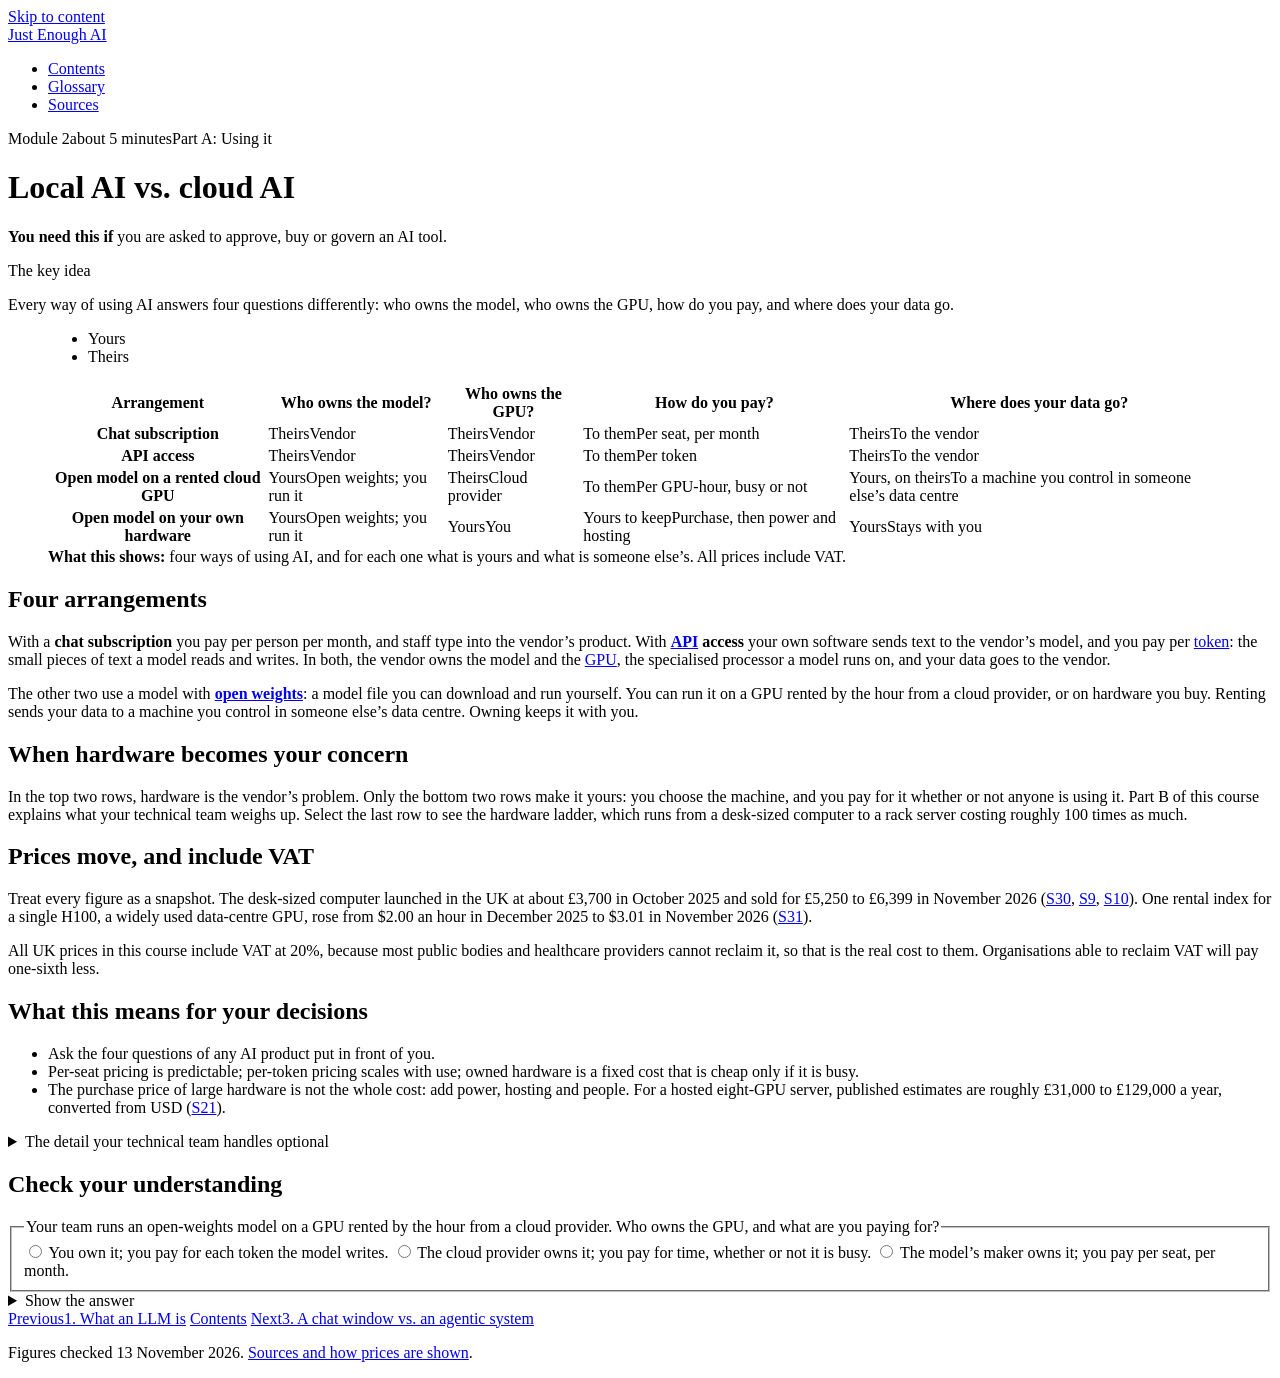
==== modules/02-local-vs-cloud.html @ fdcf8bfa "Build module 2: ownership grid, cost chips and hardware ladder Co-Authored-By: Claude Fable 5.2 <nor" ====
<!doctype html>
<html lang="en-GB">
<head>
<meta charset="utf-8">
<meta name="viewport" content="width=device-width, initial-scale=1">
<title>2. Local AI vs. cloud AI — Just Enough AI</title>
<link rel="stylesheet" href="../assets/css/site.css">
</head>
<body data-root="../" data-module="2">
<a class="skip" href="#main">Skip to content</a>
<header class="topbar">
  <a class="brand" href="../index.html">Just Enough AI</a>
  <button type="button" id="menu-btn" class="btn secondary menu-btn" hidden>Menu</button>
</header>
<div class="layout">
  <nav id="sidebar" class="sidebar" aria-label="Course contents">
    <ul>
      <li><a href="../index.html">Contents</a></li>
      <li><a href="../glossary.html">Glossary</a></li>
      <li><a href="../sources.html">Sources</a></li>
    </ul>
  </nav>
  <main id="main">
    <p class="eyebrow"><span>Module 2</span><span>about 5 minutes</span><span class="part">Part A: Using it</span></p>
    <h1>Local AI vs. cloud AI</h1>
    <p class="need"><strong>You need this if</strong> you are asked to approve, buy or govern an AI tool.</p>

    <div class="key-idea" id="key-idea">
      <span class="label">The key idea</span>
      <p>Every way of using AI answers four questions differently: who owns the model, who owns the GPU, how do you pay, and where does your data go.</p>
    </div>

    <figure class="visual" id="ownership-grid" aria-label="A grid of four ways to use AI against four questions. A chat subscription and API access: the vendor owns the model and the GPU, and your data goes to the vendor. An open model on a rented cloud GPU: you run the model, the cloud provider owns the GPU, and your data goes to a machine you control in their data centre. An open model on your own hardware: you own everything and your data stays with you.">
      <p class="instruction js-only" hidden>Select an arrangement to see where your data goes and what it costs.</p>
      <ul class="legend" aria-hidden="true">
        <li><span class="swatch zone-yours"></span> Yours</li>
        <li><span class="swatch zone-theirs"></span> Theirs</li>
      </ul>
      <table class="grid">
        <thead>
          <tr>
            <th scope="col">Arrangement</th>
            <th scope="col">Who owns the model?</th>
            <th scope="col">Who owns the GPU?</th>
            <th scope="col">How do you pay?</th>
            <th scope="col">Where does your data go?</th>
          </tr>
        </thead>
        <tbody>
          <tr data-arr="chat">
            <th scope="row">Chat subscription</th>
            <td class="zone-theirs" data-label="Who owns the model?"><span class="zone-tag">Theirs</span>Vendor</td>
            <td class="zone-theirs" data-label="Who owns the GPU?"><span class="zone-tag">Theirs</span>Vendor</td>
            <td class="zone-theirs" data-label="How do you pay?"><span class="zone-tag">To them</span>Per seat, per month</td>
            <td class="zone-theirs" data-label="Where does your data go?"><span class="zone-tag">Theirs</span>To the vendor</td>
          </tr>
          <tr data-arr="api">
            <th scope="row">API access</th>
            <td class="zone-theirs" data-label="Who owns the model?"><span class="zone-tag">Theirs</span>Vendor</td>
            <td class="zone-theirs" data-label="Who owns the GPU?"><span class="zone-tag">Theirs</span>Vendor</td>
            <td class="zone-theirs" data-label="How do you pay?"><span class="zone-tag">To them</span>Per token</td>
            <td class="zone-theirs" data-label="Where does your data go?"><span class="zone-tag">Theirs</span>To the vendor</td>
          </tr>
          <tr data-arr="rented">
            <th scope="row">Open model on a rented cloud GPU</th>
            <td class="zone-yours" data-label="Who owns the model?"><span class="zone-tag">Yours</span>Open weights; you run it</td>
            <td class="zone-theirs" data-label="Who owns the GPU?"><span class="zone-tag">Theirs</span>Cloud provider</td>
            <td class="zone-theirs" data-label="How do you pay?"><span class="zone-tag">To them</span>Per GPU-hour, busy or not</td>
            <td class="zone-mixed" data-label="Where does your data go?"><span class="zone-tag">Yours, on theirs</span>To a machine you control in someone else&rsquo;s data centre</td>
          </tr>
          <tr data-arr="own">
            <th scope="row">Open model on your own hardware</th>
            <td class="zone-yours" data-label="Who owns the model?"><span class="zone-tag">Yours</span>Open weights; you run it</td>
            <td class="zone-yours" data-label="Who owns the GPU?"><span class="zone-tag">Yours</span>You</td>
            <td class="zone-yours" data-label="How do you pay?"><span class="zone-tag">Yours to keep</span>Purchase, then power and hosting</td>
            <td class="zone-yours" data-label="Where does your data go?"><span class="zone-tag">Yours</span>Stays with you</td>
          </tr>
        </tbody>
      </table>
      <div id="arr-panel" class="arr-panel" aria-live="polite"></div>
      <noscript><p class="small muted">The cost examples and the hardware ladder under this grid need JavaScript. The grid and the text below carry the main points without it.</p></noscript>
      <figcaption><strong>What this shows:</strong> four ways of using AI, and for each one what is yours and what is someone else&rsquo;s. All prices include VAT.</figcaption>
    </figure>

    <h2 id="four-arrangements">Four arrangements</h2>
    <p>With a <strong>chat subscription</strong> you pay per person per month, and staff type into the vendor&rsquo;s product. With <strong><a class="term" href="../glossary.html#api">API</a> access</strong> your own software sends text to the vendor&rsquo;s model, and you pay per <a class="term" href="../glossary.html#token">token</a>: the small pieces of text a model reads and writes. In both, the vendor owns the model and the <a class="term" href="../glossary.html#gpu">GPU</a>, the specialised processor a model runs on, and your data goes to the vendor.</p>
    <p>The other two use a model with <strong><a class="term" href="../glossary.html#open-weights">open weights</a></strong>: a model file you can download and run yourself. You can run it on a GPU rented by the hour from a cloud provider, or on hardware you buy. Renting sends your data to a machine you control in someone else&rsquo;s data centre. Owning keeps it with you.</p>

    <h2 id="when-hardware-matters">When hardware becomes your concern</h2>
    <p>In the top two rows, hardware is the vendor&rsquo;s problem. Only the bottom two rows make it yours: you choose the machine, and you pay for it whether or not anyone is using it. Part B of this course explains what your technical team weighs up. Select the last row to see the hardware ladder, which runs from a desk-sized computer to a rack server costing roughly 100 times as much.</p>

    <h2 id="prices-move">Prices move, and include VAT</h2>
    <p>Treat every figure as a snapshot. The desk-sized computer launched in the UK at about &pound;3,700 in October 2025 and sold for &pound;5,250 to &pound;6,399 in November 2026 <span class="srcref">(<a href="../sources.html#S30">S30</a>, <a href="../sources.html#S9">S9</a>, <a href="../sources.html#S10">S10</a>)</span>. One rental index for a single H100, a widely used data-centre GPU, rose from $2.00 an hour in December 2025 to $3.01 in November 2026 <span class="srcref">(<a href="../sources.html#S31">S31</a>)</span>.</p>
    <p>All UK prices in this course include VAT at 20%, because most public bodies and healthcare providers cannot reclaim it, so that is the real cost to them. Organisations able to reclaim VAT will pay one-sixth less.</p>

    <div class="decisions" id="decisions">
      <h2>What this means for your decisions</h2>
      <ul>
        <li>Ask the four questions of any AI product put in front of you.</li>
        <li>Per-seat pricing is predictable; per-token pricing scales with use; owned hardware is a fixed cost that is cheap only if it is busy.</li>
        <li>The purchase price of large hardware is not the whole cost: add power, hosting and people. For a hosted eight-GPU server, published estimates are roughly &pound;31,000 to &pound;129,000 a year, converted from USD <span class="srcref">(<a href="../sources.html#S21">S21</a>)</span>.</li>
      </ul>
    </div>

    <details class="detail" id="detail">
      <summary>The detail your technical team handles <span class="tag">optional</span></summary>
      <div class="detail-body">
        <h3 id="detail-terms">Contract terms that change the data answer</h3>
        <p>&ldquo;To the vendor&rdquo; covers a wide range. Enterprise contracts usually state whether your data may be used for <a class="term" href="../glossary.html#training">training</a> future models, how long prompts and outputs are retained, and which region they are processed and stored in. Consumer and free versions of the same product often have weaker terms than the business version. Your information governance and procurement teams read these terms; the answer belongs in any approval.</p>
        <h3 id="detail-hybrid">Hybrid arrangements</h3>
        <p>The four rows are not the only options. A vendor&rsquo;s model can be hosted inside your own cloud tenancy, so that the vendor still owns the model but the data stays within an environment you already govern. Some organisations also mix rows: a subscription for general staff use, API access for software they build, and a small machine on site for the most sensitive work.</p>
        <h3 id="detail-open">How good are open models?</h3>
        <p>The largest open models, which need hardware near the top of the ladder, can generally match hosted models for some tasks, but not all. Smaller open models that fit on a desk-sized machine are generally less capable, and are often good enough for well-defined work such as summarising or drafting. This changes with every model release, so your technical team should test candidates on your own tasks.</p>
      </div>
    </details>

    <div class="check" id="check" data-explain="Renting a GPU by the hour means the cloud provider owns it and you pay for the time it is switched on, whether or not it is doing any work.">
      <h2>Check your understanding</h2>
      <fieldset>
        <legend>Your team runs an open-weights model on a GPU rented by the hour from a cloud provider. Who owns the GPU, and what are you paying for?</legend>
        <label><input type="radio" name="q2"> You own it; you pay for each token the model writes.</label>
        <label><input type="radio" name="q2" data-correct> The cloud provider owns it; you pay for time, whether or not it is busy.</label>
        <label><input type="radio" name="q2"> The model&rsquo;s maker owns it; you pay per seat, per month.</label>
      </fieldset>
      <details class="answer">
        <summary>Show the answer</summary>
        <p>The cloud provider owns it; you pay for time, whether or not it is busy.</p>
      </details>
    </div>

    <nav class="pager" aria-label="Previous and next module">
      <a class="prev" href="01-what-is-an-llm.html"><span>Previous</span>1. What an LLM is</a>
      <a class="contents" href="../index.html">Contents</a>
      <a class="next" href="03-chat-vs-agent.html"><span>Next</span>3. A chat window vs. an agentic system</a>
    </nav>

    <footer class="page-footer">
      <p>Figures checked 13 November 2026. <a href="../sources.html">Sources and how prices are shown</a>.</p>
    </footer>
  </main>
</div>
<script src="../data/modules.js"></script>
<script src="../data/glossary.js"></script>
<script src="../data/sources.js"></script>
<script src="../data/prices.js"></script>
<script src="../data/hardware.js"></script>
<script src="../assets/js/site.js"></script>
<script src="../assets/js/visuals/m02.js"></script>
</body>
</html>
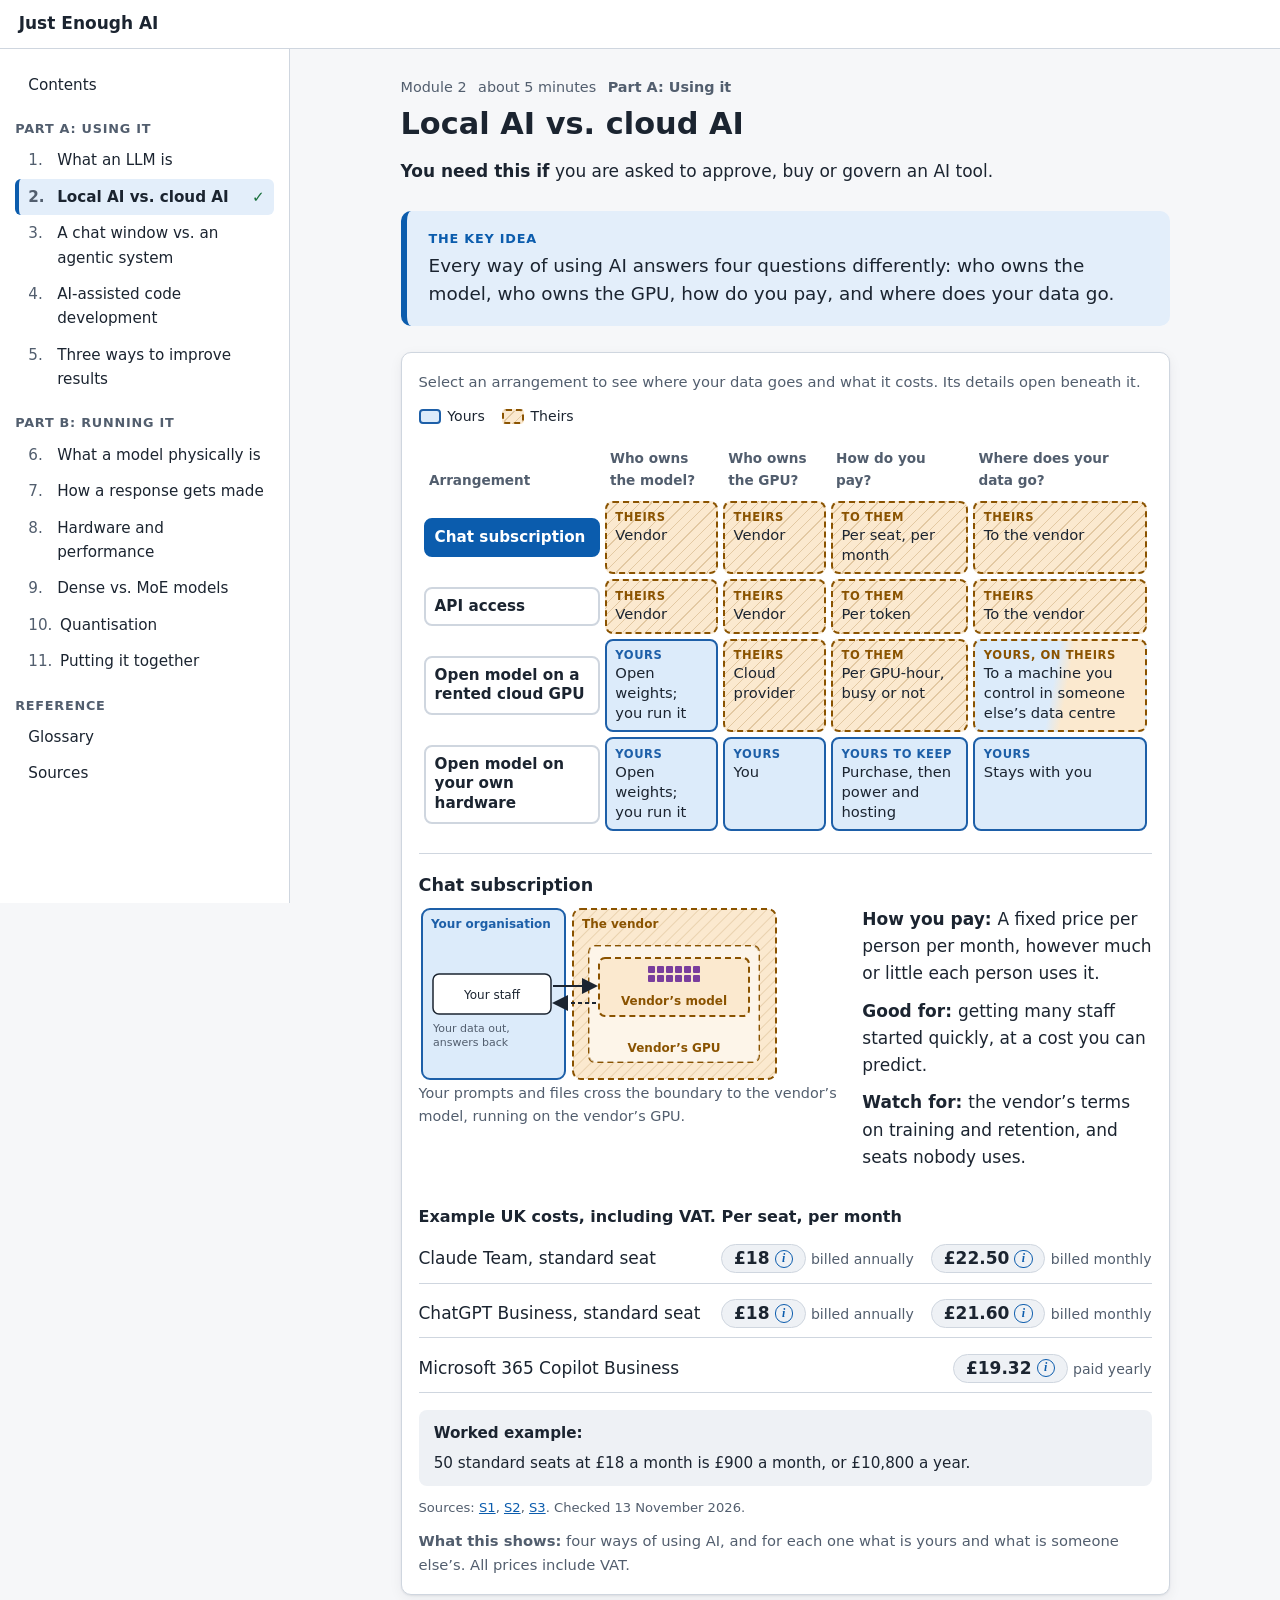
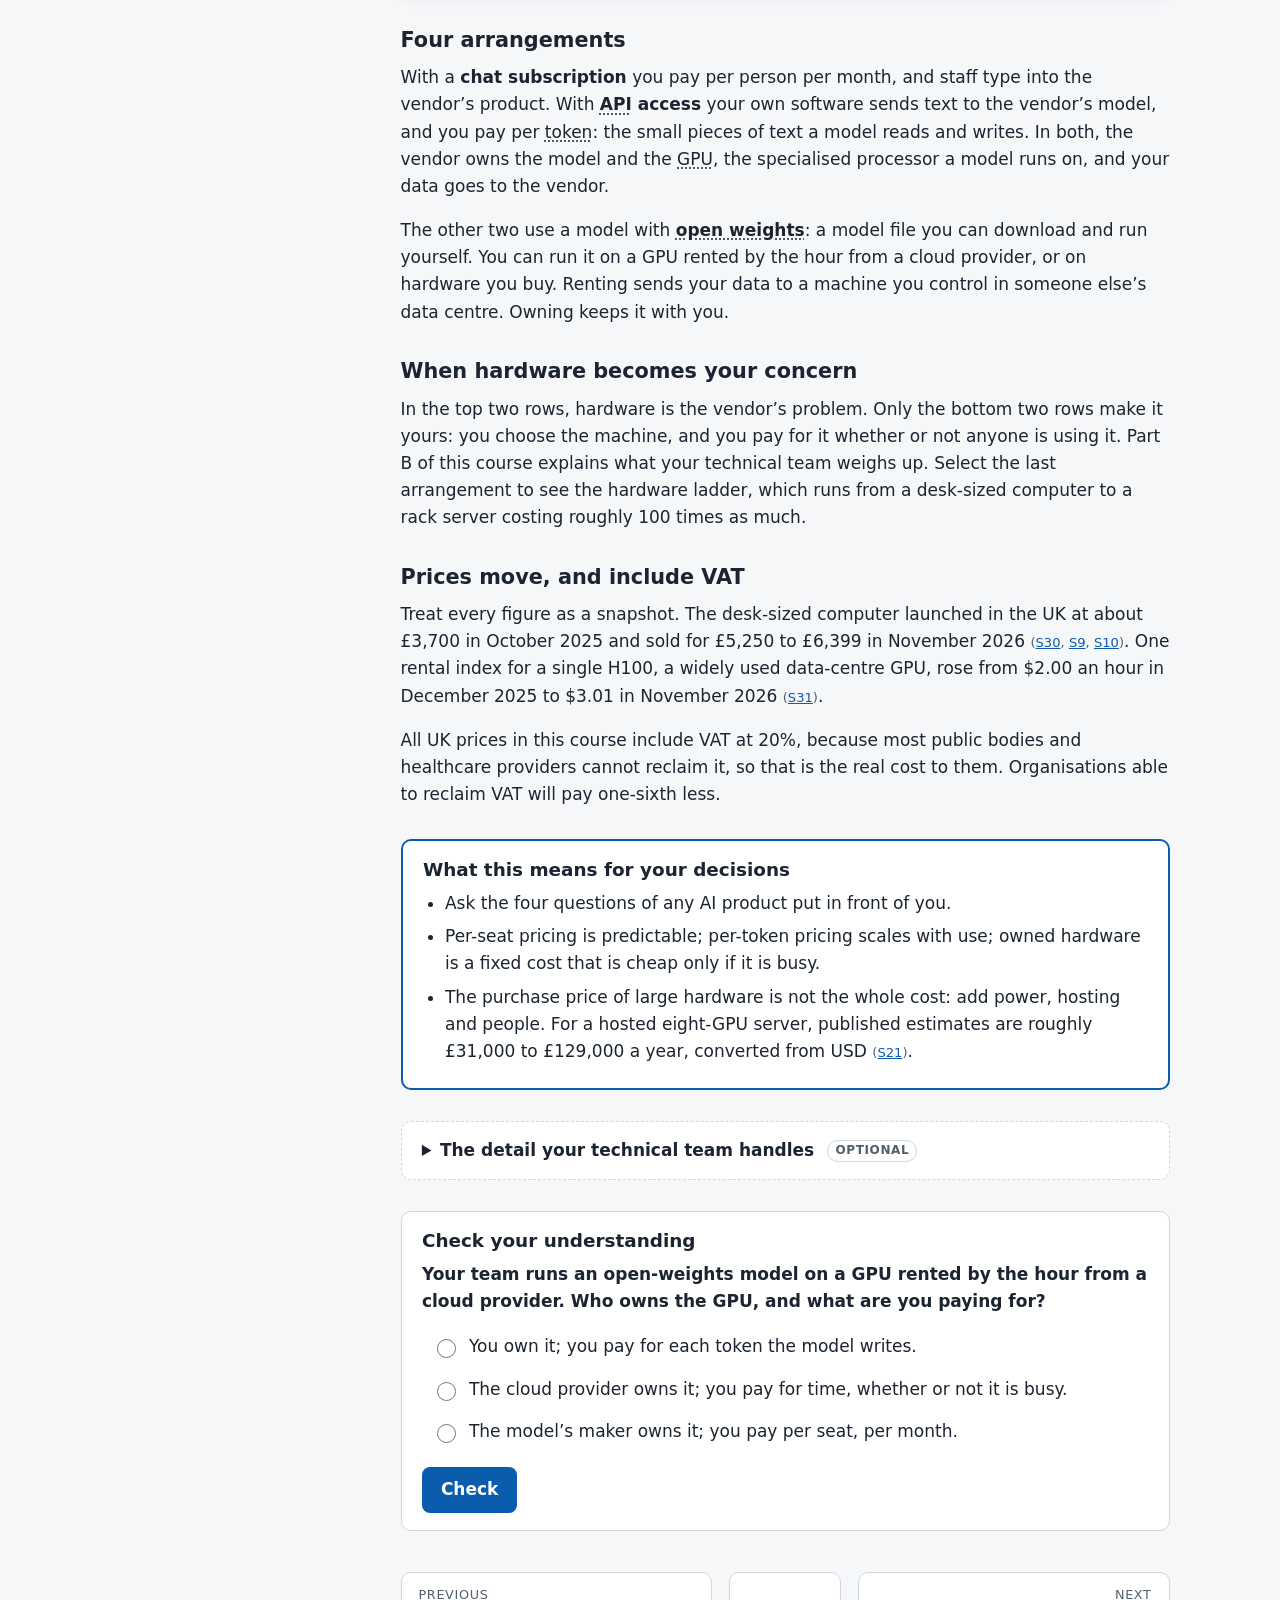
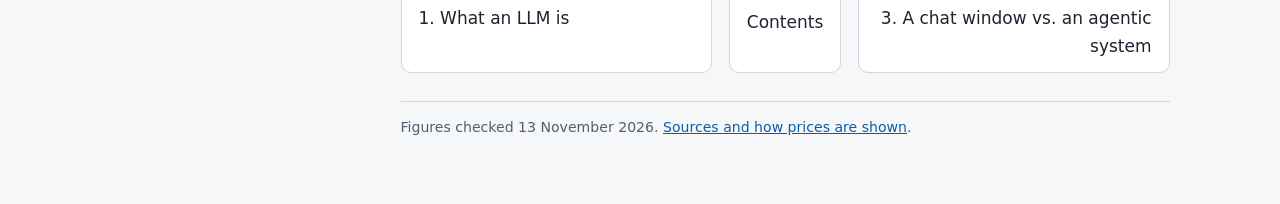
==== commit 41d9eb74: "Module 2: open details under the selected card on narrow screens Co-Authored-By: Claude Fable 5.2 <n" ====
--- a/modules/02-local-vs-cloud.html
+++ b/modules/02-local-vs-cloud.html
@@ -31,7 +31,7 @@
     </div>
 
     <figure class="visual" id="ownership-grid" aria-label="A grid of four ways to use AI against four questions. A chat subscription and API access: the vendor owns the model and the GPU, and your data goes to the vendor. An open model on a rented cloud GPU: you run the model, the cloud provider owns the GPU, and your data goes to a machine you control in their data centre. An open model on your own hardware: you own everything and your data stays with you.">
-      <p class="instruction js-only" hidden>Select an arrangement to see where your data goes and what it costs.</p>
+      <p class="instruction js-only" hidden>Select an arrangement to see where your data goes and what it costs. Its details open beneath it.</p>
       <ul class="legend" aria-hidden="true">
         <li><span class="swatch zone-yours"></span> Yours</li>
         <li><span class="swatch zone-theirs"></span> Theirs</li>
@@ -87,7 +87,7 @@
     <p>The other two use a model with <strong><a class="term" href="../glossary.html#open-weights">open weights</a></strong>: a model file you can download and run yourself. You can run it on a GPU rented by the hour from a cloud provider, or on hardware you buy. Renting sends your data to a machine you control in someone else&rsquo;s data centre. Owning keeps it with you.</p>
 
     <h2 id="when-hardware-matters">When hardware becomes your concern</h2>
-    <p>In the top two rows, hardware is the vendor&rsquo;s problem. Only the bottom two rows make it yours: you choose the machine, and you pay for it whether or not anyone is using it. Part B of this course explains what your technical team weighs up. Select the last row to see the hardware ladder, which runs from a desk-sized computer to a rack server costing roughly 100 times as much.</p>
+    <p>In the top two rows, hardware is the vendor&rsquo;s problem. Only the bottom two rows make it yours: you choose the machine, and you pay for it whether or not anyone is using it. Part B of this course explains what your technical team weighs up. Select the last arrangement to see the hardware ladder, which runs from a desk-sized computer to a rack server costing roughly 100 times as much.</p>
 
     <h2 id="prices-move">Prices move, and include VAT</h2>
     <p>Treat every figure as a snapshot. The desk-sized computer launched in the UK at about &pound;3,700 in October 2025 and sold for &pound;5,250 to &pound;6,399 in November 2026 <span class="srcref">(<a href="../sources.html#S30">S30</a>, <a href="../sources.html#S9">S9</a>, <a href="../sources.html#S10">S10</a>)</span>. One rental index for a single H100, a widely used data-centre GPU, rose from $2.00 an hour in December 2025 to $3.01 in November 2026 <span class="srcref">(<a href="../sources.html#S31">S31</a>)</span>.</p>
--- a/assets/css/site.css
+++ b/assets/css/site.css
@@ -0,0 +1,444 @@
+/* Just Enough AI: shared styles. No external requests; system fonts only. */
+
+:root {
+  color-scheme: light dark;
+  --bg: #f6f7f9;
+  --surface: #ffffff;
+  --surface-2: #eef1f5;
+  --text: #1b2430;
+  --muted: #525e6e;
+  --border: #cfd6df;
+  --accent: #0b5cad;
+  --accent-contrast: #ffffff;
+  --accent-soft: #e3eefa;
+  --good: #19703c;
+  --warn: #8a4b00;
+  --bad: #a3261f;
+  /* The two zones: yours / theirs (see SPEC section 5) */
+  --yours-bg: #dcebfa;
+  --yours-line: #1d5fa8;
+  --theirs-bg: #fbe9cf;
+  --theirs-line: #8a5300;
+  /* Small categorical set for visuals */
+  --cat-1: #0b5cad;
+  --cat-2: #8a5300;
+  --cat-3: #19703c;
+  --cat-4: #7a3e9d;
+  --cat-5: #a3261f;
+  --shadow: 0 1px 2px rgba(20, 30, 45, .08), 0 4px 14px rgba(20, 30, 45, .06);
+  --radius: 10px;
+  --font: system-ui, -apple-system, "Segoe UI", Roboto, "Helvetica Neue", Arial, sans-serif;
+}
+
+@media (prefers-color-scheme: dark) {
+  :root {
+    --bg: #11151b;
+    --surface: #1a2029;
+    --surface-2: #232b37;
+    --text: #e7ebf1;
+    --muted: #a9b3c1;
+    --border: #3a4554;
+    --accent: #86bdf3;
+    --accent-contrast: #0c1a2a;
+    --accent-soft: #1c3048;
+    --good: #7fd6a0;
+    --warn: #f0bd72;
+    --bad: #f3a19b;
+    --yours-bg: #17385a;
+    --yours-line: #86bdf3;
+    --theirs-bg: #4a3512;
+    --theirs-line: #f0bd72;
+    --cat-1: #86bdf3;
+    --cat-2: #f0bd72;
+    --cat-3: #7fd6a0;
+    --cat-4: #cfa5ea;
+    --cat-5: #f3a19b;
+    --shadow: 0 1px 2px rgba(0, 0, 0, .4);
+  }
+}
+
+* { box-sizing: border-box; }
+html { -webkit-text-size-adjust: 100%; }
+body {
+  margin: 0;
+  background: var(--bg);
+  color: var(--text);
+  font-family: var(--font);
+  font-size: 1.0625rem;
+  line-height: 1.6;
+  overflow-wrap: break-word;
+}
+a { color: var(--accent); }
+a:hover { text-decoration-thickness: 2px; }
+:focus-visible { outline: 3px solid var(--accent); outline-offset: 2px; border-radius: 3px; }
+h1, h2, h3, h4 { line-height: 1.25; margin: 1.6em 0 .5em; }
+h1 { font-size: 1.9rem; margin-top: .2em; }
+h2 { font-size: 1.3rem; }
+h3 { font-size: 1.1rem; }
+h4 { font-size: 1rem; }
+p, ul, ol { margin: 0 0 1em; }
+ul, ol { padding-left: 1.3em; }
+li { margin-bottom: .35em; }
+button, input, select { font: inherit; color: inherit; }
+[hidden] { display: none !important; }
+
+.skip { position: absolute; left: -999px; top: 0; background: var(--surface); padding: .5em 1em; z-index: 100; }
+.skip:focus { left: .5em; top: .5em; }
+.small { font-size: .9rem; }
+.muted { color: var(--muted); }
+
+.btn {
+  display: inline-flex; align-items: center; gap: .4em;
+  background: var(--accent); color: var(--accent-contrast);
+  border: 2px solid var(--accent); border-radius: 8px;
+  padding: .45em 1em; font-weight: 600; cursor: pointer; text-decoration: none;
+}
+.btn:hover { filter: brightness(1.1); }
+.btn.secondary { background: transparent; color: var(--accent); }
+.btn[disabled] { opacity: .5; cursor: not-allowed; }
+
+/* ---------- Top bar and layout ---------- */
+.topbar {
+  display: flex; align-items: center; justify-content: space-between; gap: 1em;
+  padding: .6em 1.1em; background: var(--surface); border-bottom: 1px solid var(--border);
+}
+.topbar .brand { font-weight: 700; color: var(--text); text-decoration: none; }
+.menu-btn { display: none; }
+
+.layout { display: grid; grid-template-columns: 290px minmax(0, 1fr); align-items: start; }
+.layout.single { grid-template-columns: minmax(0, 1fr); }
+main { padding: 1.6em 1.5em 3em; max-width: 820px; width: 100%; margin: 0 auto; }
+.layout.single main { max-width: 980px; }
+
+.sidebar {
+  padding: 1.2em 1em 2em; border-right: 1px solid var(--border); background: var(--surface);
+  min-height: calc(100vh - 3em); font-size: .95rem;
+}
+.sidebar h2 { font-size: .8rem; text-transform: uppercase; letter-spacing: .06em; color: var(--muted); margin: 1.4em 0 .4em; }
+.sidebar ol, .sidebar ul { list-style: none; padding: 0; margin: 0; }
+.sidebar li { margin: 0; }
+.sidebar a {
+  display: flex; gap: .5em; padding: .4em .6em; border-radius: 6px;
+  color: var(--text); text-decoration: none; border-left: 4px solid transparent;
+}
+.sidebar a:hover { background: var(--surface-2); }
+.sidebar a[aria-current="page"] { background: var(--accent-soft); border-left-color: var(--accent); font-weight: 600; }
+.sidebar .num { color: var(--muted); min-width: 1.4em; }
+.sidebar .tick { margin-left: auto; color: var(--good); font-weight: 700; }
+
+@media (max-width: 899px) {
+  .layout { grid-template-columns: minmax(0, 1fr); }
+  .sidebar { min-height: 0; border-right: 0; border-bottom: 1px solid var(--border); }
+  .js .menu-btn { display: inline-flex; }
+  .js .sidebar { display: none; }
+  .js .sidebar.open { display: block; }
+  main { padding: 1.2em 1em 2.5em; }
+  h1 { font-size: 1.55rem; }
+}
+
+/* ---------- Module header ---------- */
+.eyebrow { color: var(--muted); font-size: .9rem; margin: 0 0 .3em; display: flex; flex-wrap: wrap; gap: .3em .8em; }
+.eyebrow .part { font-weight: 600; }
+.need, .relies { margin: .2em 0; }
+.need strong, .relies strong { font-weight: 700; }
+
+/* ---------- Shared boxes ---------- */
+.key-idea {
+  background: var(--accent-soft); border-left: 6px solid var(--accent);
+  border-radius: var(--radius); padding: 1em 1.2em; margin: 1.4em 0; font-size: 1.15rem; line-height: 1.5;
+}
+.key-idea .label, .decisions .label {
+  display: block; font-size: .8rem; font-weight: 700; text-transform: uppercase; letter-spacing: .06em;
+  color: var(--accent); margin-bottom: .3em;
+}
+.key-idea p { margin: 0; }
+
+.decisions {
+  background: var(--surface); border: 2px solid var(--accent); border-radius: var(--radius);
+  padding: 1em 1.2em; margin: 1.8em 0;
+}
+.decisions h2 { margin: 0 0 .5em; font-size: 1.15rem; }
+.decisions ul { margin-bottom: 0; }
+
+details.detail {
+  background: var(--surface); border: 1px dashed var(--border); border-radius: var(--radius);
+  margin: 1.8em 0; padding: 0;
+}
+details.detail > summary {
+  cursor: pointer; padding: .9em 1.2em; font-weight: 700; list-style-position: inside;
+}
+details.detail > summary .tag {
+  display: inline-block; margin-left: .6em; font-size: .75rem; font-weight: 600; text-transform: uppercase;
+  letter-spacing: .05em; color: var(--muted); border: 1px solid var(--border); border-radius: 99px; padding: .05em .6em;
+  vertical-align: middle;
+}
+details.detail > .detail-body { padding: 0 1.2em 1em; border-top: 1px dashed var(--border); }
+details.detail h3 { margin-top: 1.1em; }
+
+/* ---------- Visuals ---------- */
+figure.visual {
+  background: var(--surface); border: 1px solid var(--border); border-radius: var(--radius);
+  box-shadow: var(--shadow); padding: 1em; margin: 1.4em 0;
+}
+figure.visual > figcaption { color: var(--muted); font-size: .92rem; margin-top: .8em; }
+figure.visual .instruction { font-size: .92rem; color: var(--muted); margin: 0 0 .8em; }
+.stamp { font-size: .82rem; color: var(--muted); margin: .8em 0 0; }
+.stamp .illus { font-weight: 700; }
+svg text { font-family: var(--font); fill: var(--text); }
+svg { max-width: 100%; height: auto; display: block; }
+
+/* Zones: colour is paired with a text label and, for "theirs", a hatched pattern */
+.zone-yours { background-color: var(--yours-bg); border: 2px solid var(--yours-line); }
+.zone-theirs {
+  background-color: var(--theirs-bg); border: 2px dashed var(--theirs-line);
+  background-image: repeating-linear-gradient(135deg, transparent 0 7px, color-mix(in srgb, var(--theirs-line) 22%, transparent) 7px 8px);
+}
+.zone-mixed {
+  border: 2px dashed var(--theirs-line);
+  background: linear-gradient(100deg, var(--yours-bg) 0 46%, var(--theirs-bg) 54% 100%);
+}
+.zone-tag { display: block; font-size: .72rem; font-weight: 700; text-transform: uppercase; letter-spacing: .05em; }
+.zone-yours .zone-tag { color: var(--yours-line); }
+.zone-theirs .zone-tag, .zone-mixed .zone-tag { color: var(--theirs-line); }
+.legend { display: flex; flex-wrap: wrap; gap: .5em 1.2em; font-size: .88rem; margin: 0 0 .8em; padding: 0; list-style: none; }
+.legend li { display: flex; align-items: center; gap: .45em; margin: 0; }
+.legend .swatch { width: 1.6em; height: 1.1em; border-radius: 4px; display: inline-block; }
+
+/* ---------- Popovers: glossary tooltips and cost chips ---------- */
+.pop-wrap { position: relative; display: inline-block; }
+.pop {
+  position: absolute; top: calc(100% + 4px); left: 0; z-index: 30;
+  width: max-content; max-width: min(320px, calc(100vw - 16px));
+  background: var(--surface); color: var(--text); border: 1px solid var(--border); border-radius: 8px;
+  box-shadow: 0 6px 24px rgba(0, 0, 0, .22); padding: .7em .85em; font-size: .88rem; font-weight: 400; line-height: 1.45;
+  text-align: left; white-space: normal;
+}
+.pop p { margin: 0 0 .4em; }
+.pop p:last-child { margin: 0; }
+a.term { text-decoration: underline dotted; text-underline-offset: 3px; color: inherit; }
+a.term:hover { color: var(--accent); }
+.chip {
+  display: inline-flex; align-items: baseline; gap: .3em;
+  background: var(--surface-2); border: 1px solid var(--border); border-radius: 99px;
+  padding: .05em .7em; font-weight: 700; cursor: pointer; white-space: nowrap; line-height: 1.5;
+}
+.chip::after { content: "i"; font-size: .7em; font-weight: 700; font-style: italic; font-family: Georgia, serif;
+  border: 1px solid currentColor; border-radius: 50%; width: 1.35em; height: 1.35em; display: inline-flex;
+  align-items: center; justify-content: center; color: var(--accent); align-self: center; }
+.chip:hover { border-color: var(--accent); }
+.srcref { font-size: .82rem; color: var(--muted); white-space: nowrap; }
+
+/* ---------- Check question ---------- */
+.check { background: var(--surface); border: 1px solid var(--border); border-radius: var(--radius); padding: 1em 1.2em; margin: 1.8em 0; }
+.check h2 { margin: 0 0 .5em; font-size: 1.15rem; }
+.check fieldset { border: 0; padding: 0; margin: 0 0 .8em; }
+.check legend { font-weight: 600; padding: 0; margin-bottom: .6em; }
+.check label { display: flex; gap: .6em; align-items: flex-start; padding: .45em .6em; border-radius: 6px; cursor: pointer; }
+.check label:hover { background: var(--surface-2); }
+.check input[type="radio"] { margin-top: .35em; width: 1.1em; height: 1.1em; flex: none; accent-color: var(--accent); }
+.check .feedback { margin: .8em 0 0; padding: .7em .9em; border-radius: 8px; background: var(--surface-2); }
+.check .feedback.right { border-left: 5px solid var(--good); }
+.check .feedback.wrong { border-left: 5px solid var(--bad); }
+.check .answer { margin-top: .6em; }
+
+/* ---------- Stepper ---------- */
+.stepper { display: flex; flex-wrap: wrap; align-items: center; gap: .5em; margin: .8em 0 0;
+  position: sticky; bottom: 0; background: var(--surface); padding: .5em 0; z-index: 5; }
+.stepper .btn { padding: .3em .8em; font-size: .92rem; }
+.stepper .count { color: var(--muted); font-size: .92rem; margin-left: .3em; }
+
+/* ---------- Prev / next and footer ---------- */
+.pager { display: flex; justify-content: space-between; gap: 1em; flex-wrap: wrap; margin: 2.4em 0 1em; }
+.pager a { flex: 1 1 200px; border: 1px solid var(--border); background: var(--surface); border-radius: var(--radius);
+  padding: .7em 1em; text-decoration: none; color: var(--text); }
+.pager a:hover { border-color: var(--accent); }
+.pager a span { display: block; font-size: .8rem; color: var(--muted); text-transform: uppercase; letter-spacing: .05em; }
+.pager a.next { text-align: right; }
+.pager a.contents { flex: 0 1 auto; align-self: stretch; display: flex; align-items: center; }
+.page-footer { border-top: 1px solid var(--border); margin-top: 2em; padding-top: 1em; font-size: .88rem; color: var(--muted); }
+
+/* ---------- Contents page ---------- */
+.intro { font-size: 1.12rem; max-width: 46em; }
+.part-note { background: var(--surface); border-left: 5px solid var(--border); padding: .7em 1em; border-radius: 6px; max-width: 46em; }
+.cards { list-style: none; padding: 0; margin: 1em 0 2em; display: grid; gap: 1em; grid-template-columns: repeat(auto-fill, minmax(260px, 1fr)); }
+.cards li { margin: 0; }
+.card {
+  display: flex; flex-direction: column; height: 100%; gap: .35em;
+  background: var(--surface); border: 1px solid var(--border); border-radius: var(--radius); box-shadow: var(--shadow);
+  padding: 1em 1.1em; text-decoration: none; color: var(--text);
+}
+.card:hover { border-color: var(--accent); }
+.card .num { font-size: .8rem; font-weight: 700; color: var(--muted); text-transform: uppercase; letter-spacing: .06em; }
+.card .title { font-size: 1.12rem; font-weight: 700; color: var(--accent); }
+.card .need-line { font-size: .93rem; flex: 1; }
+.card .meta { display: flex; justify-content: space-between; font-size: .85rem; color: var(--muted); }
+.card .visited { color: var(--good); font-weight: 700; }
+.linklike { background: none; border: 0; padding: 0; color: var(--accent); text-decoration: underline; cursor: pointer; }
+
+/* ---------- Glossary and sources ---------- */
+dl.glossary dt { font-weight: 700; margin-top: 1.1em; scroll-margin-top: 1em; }
+dl.glossary dd { margin: .2em 0 0; }
+:target { background: var(--accent-soft); outline: 3px solid var(--accent-soft); border-radius: 4px; }
+.table-wrap { overflow-x: auto; }
+table.plain { border-collapse: collapse; width: 100%; font-size: .93rem; background: var(--surface); }
+table.plain th, table.plain td { border: 1px solid var(--border); padding: .5em .7em; text-align: left; vertical-align: top; }
+table.plain th { background: var(--surface-2); }
+table.plain td a { word-break: break-all; }
+
+/* ---------- Module 2: ownership grid ---------- */
+table.grid { width: 100%; border-collapse: separate; border-spacing: 5px; font-size: .92rem; }
+table.grid th { text-align: left; font-weight: 600; padding: .3em .4em; vertical-align: bottom; color: var(--muted); font-size: .85rem; }
+table.grid td { padding: .5em .6em; border-radius: 8px; vertical-align: top; line-height: 1.35; }
+table.grid th[scope="row"] { color: var(--text); font-size: .95rem; padding: 0; vertical-align: middle; }
+.row-btn {
+  width: 100%; text-align: left; background: var(--surface); border: 2px solid var(--border); border-radius: 8px;
+  padding: .5em .6em; font-weight: 700; cursor: pointer; line-height: 1.3;
+}
+.row-btn:hover { border-color: var(--accent); }
+.row-btn[aria-expanded="true"] { background: var(--accent); border-color: var(--accent); color: var(--accent-contrast); }
+.row-btn .cue { display: none; font-weight: 400; font-size: .85rem; }
+.row-btn .cue::after { content: " \25BE"; }
+.row-btn[aria-expanded="true"] .cue::after { content: " \25B4"; }
+@media (max-width: 699px) {
+  table.grid, table.grid tbody, table.grid tr, table.grid td, table.grid th[scope="row"] { display: block; }
+  table.grid thead { position: absolute; left: -9999px; }
+  table.grid tr { display: grid; grid-template-columns: 1fr 1fr; gap: 4px; margin-bottom: 1em; }
+  table.grid th[scope="row"] { grid-column: 1 / -1; }
+  table.grid tr.panel-row { display: block; margin-top: -.6em; }
+  table.grid tr.panel-row td { padding: 0 .2em; }
+  .arr-panel { border-top: 0; margin-top: 0; }
+  .row-btn { display: flex; justify-content: space-between; align-items: baseline; gap: .8em; }
+  .row-btn .cue { display: inline; white-space: nowrap; }
+  table.grid td[data-label]::before { content: attr(data-label); font-weight: 600; font-size: .8rem; color: var(--muted); display: block; }
+}
+.arr-panel { border-top: 1px solid var(--border); margin-top: 1em; padding-top: .4em; }
+.arr-panel h3 { margin-top: .8em; }
+.arr-top { display: grid; grid-template-columns: minmax(0, 420px) minmax(0, 1fr); gap: 1em 1.4em; align-items: start; }
+@media (max-width: 699px) { .arr-top { grid-template-columns: minmax(0, 1fr); } }
+.arr-top p { margin-bottom: .6em; }
+.cost-list { list-style: none; padding: 0; margin: 0 0 1em; }
+.cost-list li { padding: .55em 0; border-bottom: 1px solid var(--border); display: flex; flex-wrap: wrap; gap: .3em 1em; align-items: baseline; justify-content: space-between; }
+.cost-list .prices { display: flex; flex-wrap: wrap; gap: .3em 1em; }
+.cost-list .note { font-size: .88rem; color: var(--muted); }
+.worked { background: var(--surface-2); border-radius: 8px; padding: .7em 1em; font-size: .95rem; }
+.worked p { margin: 0 0 .4em; }
+.worked p:last-child { margin: 0; }
+
+/* SVG parts shared by visuals */
+.svg-yours { fill: var(--yours-bg); stroke: var(--yours-line); stroke-width: 2; }
+.svg-theirs { fill: var(--theirs-bg); stroke: var(--theirs-line); stroke-width: 2; stroke-dasharray: 6 4; }
+.svg-hatch-line { stroke: var(--theirs-line); stroke-width: 1; opacity: .3; }
+.svg-box { fill: var(--surface); stroke: var(--text); stroke-width: 1.5; }
+.svg-arrow { stroke: var(--text); stroke-width: 2; fill: none; }
+.svg-arrowhead { fill: var(--text); }
+.svg-weight { fill: var(--cat-4); }
+.svg-label-yours { fill: var(--yours-line); font-weight: 700; }
+.svg-label-theirs { fill: var(--theirs-line); font-weight: 700; }
+.svg-muted { fill: var(--muted); }
+
+/* Hardware ladder (modules 2 and 8) */
+.ladder { margin-top: 1.4em; }
+.ladder-axis, .ladder-track { position: relative; height: 1.5em; margin: 0 1.2em; }
+.ladder-axis span { position: absolute; transform: translateX(-50%); font-size: .78rem; color: var(--muted); white-space: nowrap; }
+.ladder-track { height: 16px; background:
+  linear-gradient(to right, var(--border) 1px, transparent 1px) 0 0 / 33.333% 100%, var(--surface-2);
+  border-right: 1px solid var(--border); border-radius: 3px; }
+.ladder-track .bar { position: absolute; top: 2px; bottom: 2px; min-width: 8px; background: var(--yours-line); border-radius: 3px; }
+.ladder ol { list-style: none; padding: 0; margin: .4em 0 0; }
+.ladder li { padding: .7em 0; border-bottom: 1px solid var(--border); margin: 0; }
+.ladder .rung-head { font-weight: 700; margin-bottom: .3em; }
+.ladder .rung-facts { display: flex; flex-wrap: wrap; gap: .2em 1.2em; font-size: .92rem; margin-top: .45em; align-items: baseline; }
+.ladder .rung-facts .k { color: var(--muted); }
+
+/* ---------- Shared visual parts (modules 1 to 5) ---------- */
+.tok {
+  display: inline-block; background: var(--accent-soft); border: 1px solid var(--accent); border-radius: 6px;
+  padding: .05em .4em; margin: 2px 1px; font-family: ui-monospace, "SF Mono", Menlo, Consolas, monospace; font-size: .92rem;
+  white-space: pre; line-height: 1.5;
+}
+.tok.new { background: var(--accent); color: var(--accent-contrast); }
+.tok.out { background: transparent; border-style: dashed; border-color: var(--border); color: var(--muted); text-decoration: line-through; }
+.tok.passage { background: var(--yours-bg); border-color: var(--yours-line); }
+.tok-strip { margin: .4em 0 .8em; line-height: 2; }
+.controls { display: flex; flex-wrap: wrap; gap: .6em 1em; align-items: center; margin: .8em 0; }
+.controls label { font-size: .92rem; }
+.slider-row { display: grid; grid-template-columns: auto minmax(80px, 1fr) auto; gap: .6em; align-items: center; font-size: .9rem; margin: .8em 0; }
+.slider-row input[type="range"] { width: 100%; accent-color: var(--accent); }
+.status { background: var(--surface-2); border-radius: 8px; padding: .6em .9em; font-size: .95rem; margin: .6em 0 0; min-height: 3.2em; }
+.status p { margin: 0 0 .4em; } .status p:last-child { margin: 0; }
+.vis-title { font-size: 1rem; margin: 0 0 .5em; }
+.vis-sub { border-top: 1px solid var(--border); margin-top: 1.2em; padding-top: 1em; }
+.two-col { display: grid; grid-template-columns: repeat(2, minmax(0, 1fr)); gap: 1.2em; align-items: start; }
+@media (max-width: 699px) { .two-col { grid-template-columns: minmax(0, 1fr); } }
+.seg { display: inline-flex; flex-wrap: wrap; border: 2px solid var(--accent); border-radius: 8px; overflow: hidden; }
+.seg label { padding: .3em .55em; cursor: pointer; font-size: .85rem; font-weight: 600; display: flex; align-items: center; gap: .4em; }
+.seg label { box-shadow: 0 0 0 1px var(--accent); flex: 1 1 auto; }
+@media (min-width: 700px) { .two-col.cva { grid-template-columns: minmax(0, 2fr) minmax(0, 3fr); } }
+.seg input { accent-color: var(--accent); margin: 0; }
+.seg label:has(input:checked) { background: var(--accent); color: var(--accent-contrast); }
+.seg label:has(input:focus-visible) { outline: 3px solid var(--text); outline-offset: -3px; }
+.pill { display: inline-block; border: 1px solid var(--border); border-radius: 99px; padding: .05em .7em; font-size: .85rem; font-weight: 600; background: var(--surface); }
+.pill.agent { border-color: var(--cat-4); color: var(--cat-4); }
+.pill.human { border-color: var(--good); color: var(--good); border-style: double; border-width: 3px; }
+.pills { display: flex; flex-wrap: wrap; gap: .4em; margin: 0 0 .6em; }
+pre.code { background: var(--surface-2); border: 1px solid var(--border); border-radius: 8px; padding: .7em .9em; margin: .5em 0;
+  font-family: ui-monospace, "SF Mono", Menlo, Consolas, monospace; font-size: .82rem; line-height: 1.55; white-space: pre-wrap; overflow-wrap: anywhere; }
+pre.code .del { color: var(--bad); display: block; }
+pre.code .add { color: var(--good); display: block; font-weight: 600; }
+pre.code .err { color: var(--bad); font-weight: 600; }
+pre.code .ok { color: var(--good); font-weight: 600; }
+
+/* SVG states */
+.svg-line { stroke: var(--border); stroke-width: 2; fill: none; }
+.svg-line.active { stroke: var(--accent); stroke-width: 3.5; }
+.svg-dim { opacity: .35; }
+.svg-accent { fill: var(--accent); }
+.svg-accent-soft { fill: var(--accent-soft); stroke: var(--accent); stroke-width: 1.5; }
+.svg-on-accent { fill: var(--accent-contrast); }
+.svg-bar { fill: var(--accent); }
+.svg-bar-track { fill: var(--surface-2); }
+.gate-open { fill: var(--surface); stroke: var(--good); stroke-width: 2; stroke-dasharray: 4 3; }
+.gate-ask { fill: var(--surface); stroke: var(--warn); stroke-width: 2.5; }
+.gate-locked { fill: var(--text); stroke: var(--text); stroke-width: 2; }
+.gate-text-open { fill: var(--good); font-weight: 700; }
+.gate-text-ask { fill: var(--warn); font-weight: 700; }
+.gate-text-locked { fill: var(--bg); font-weight: 700; }
+.svg-pill { fill: var(--surface); stroke: var(--border); stroke-width: 1.5; }
+.svg-pill.on { fill: var(--accent); stroke: var(--accent); }
+.svg-doc { fill: var(--surface); stroke: var(--muted); stroke-width: 1.2; }
+.svg-doc.hit { fill: var(--yours-bg); stroke: var(--yours-line); stroke-width: 2.5; }
+
+/* Module 4: three levels; module 5: ladder and flow */
+.levels { list-style: none; padding: 0; margin: 0; display: grid; grid-template-columns: repeat(3, minmax(0, 1fr)); gap: .8em; counter-reset: lvl; }
+.levels li { border: 1px solid var(--border); border-top: 5px solid var(--accent); border-radius: 8px; padding: .6em .8em; margin: 0; font-size: .93rem; background: var(--surface); }
+.levels li strong { display: block; }
+.levels-axis { display: flex; justify-content: space-between; font-size: .82rem; color: var(--muted); margin: .5em 0 0; }
+@media (max-width: 699px) { .levels { grid-template-columns: minmax(0, 1fr); } }
+.rungs { list-style: none; padding: 0; margin: 0; display: flex; flex-direction: column-reverse; gap: .7em; }
+.rungs li { border: 1px solid var(--border); border-left: 8px solid var(--accent); border-radius: 8px; padding: .7em .9em; margin: 0; background: var(--surface); }
+.rungs li:nth-child(2) { margin-left: 6%; } .rungs li:nth-child(3) { margin-left: 12%; }
+@media (max-width: 699px) { .rungs li:nth-child(n) { margin-left: 0; } }
+.rungs h3 { margin: 0 0 .3em; font-size: 1.05rem; }
+.rungs dl { display: grid; grid-template-columns: auto 1fr; gap: .15em .8em; margin: 0; font-size: .92rem; }
+.rungs dt { color: var(--muted); } .rungs dd { margin: 0; }
+.effort { letter-spacing: .15em; color: var(--accent); }
+.flow-trail { list-style: none; padding: 0; margin: 0 0 .6em; font-size: .92rem; color: var(--muted); }
+.flow-q { font-weight: 600; margin: 0 0 .6em; }
+.flow-card { border: 2px solid var(--accent); border-radius: 8px; padding: .7em 1em; background: var(--accent-soft); }
+.flow-card h4 { margin: 0 0 .3em; }
+
+/* ---------- Print ---------- */
+@media print {
+  .topbar, .sidebar, .pager, .skip, .menu-btn, .stepper, .check .btn, .no-print { display: none !important; }
+  .layout { display: block; }
+  body { background: #fff; color: #000; font-size: 11pt; }
+  main { max-width: none; padding: 0; }
+  figure.visual, .decisions, .key-idea, details.detail, .check { box-shadow: none; break-inside: avoid; }
+  details.detail::details-content { display: block; content-visibility: visible; height: auto; }
+  a { color: inherit; }
+  .pop { display: none !important; }
+}
+
+@media (prefers-reduced-motion: reduce) {
+  *, *::before, *::after { animation: none !important; transition: none !important; scroll-behavior: auto !important; }
+}
